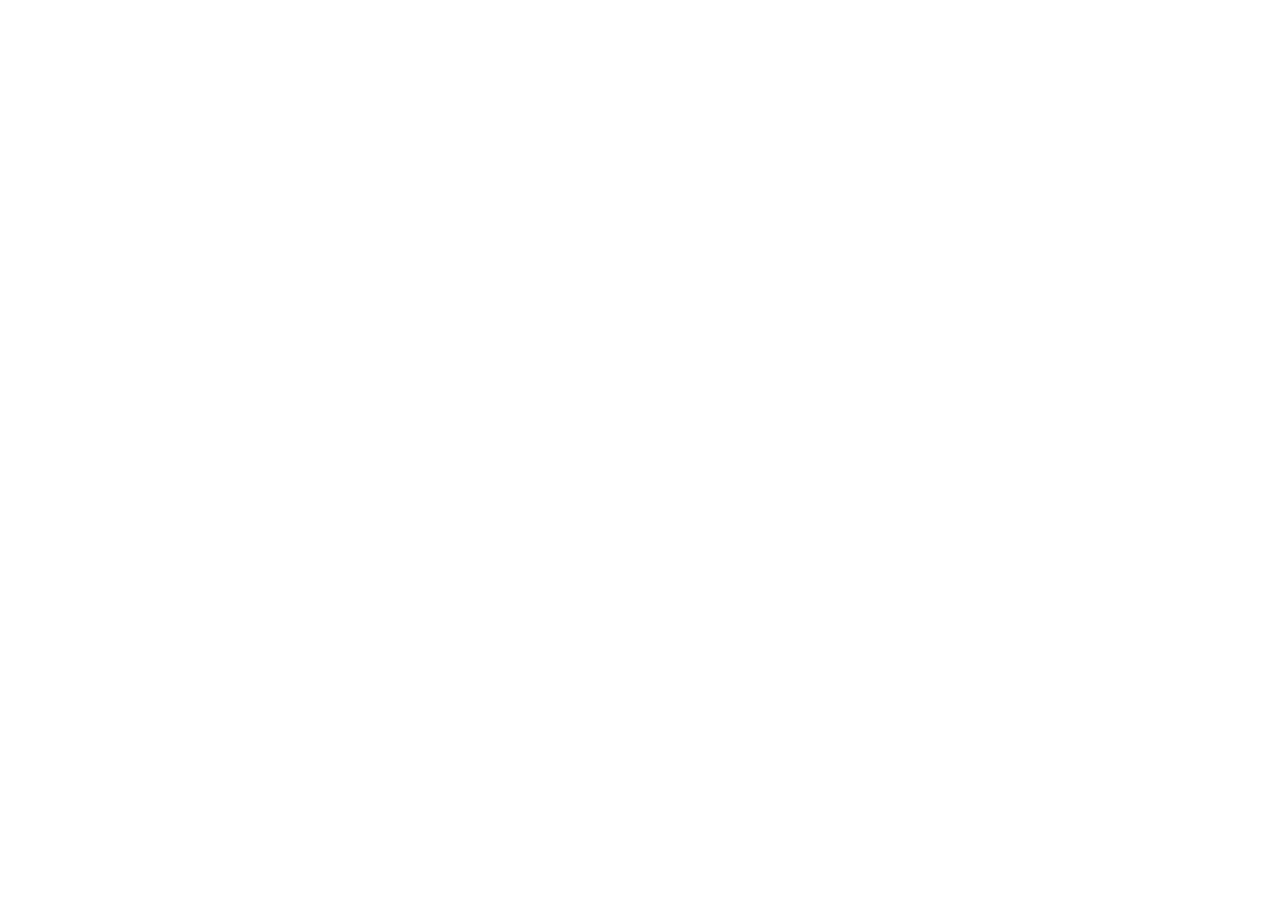
==== index.html @ 7a886e1e "criação dos arquivos principais" ====
<!DOCTYPE html>
<html lang="pt-BR">
<head>
    <meta charset="UTF-8">
    <meta name="viewport" content="width=device-width, initial-scale=1.0">
    <title>Loja | Stim</title>
    <link rel="stylesheet" href="style.css">
    <link rel="stylesheet" href="index.css">
</head>
<body>

</body>
</html>
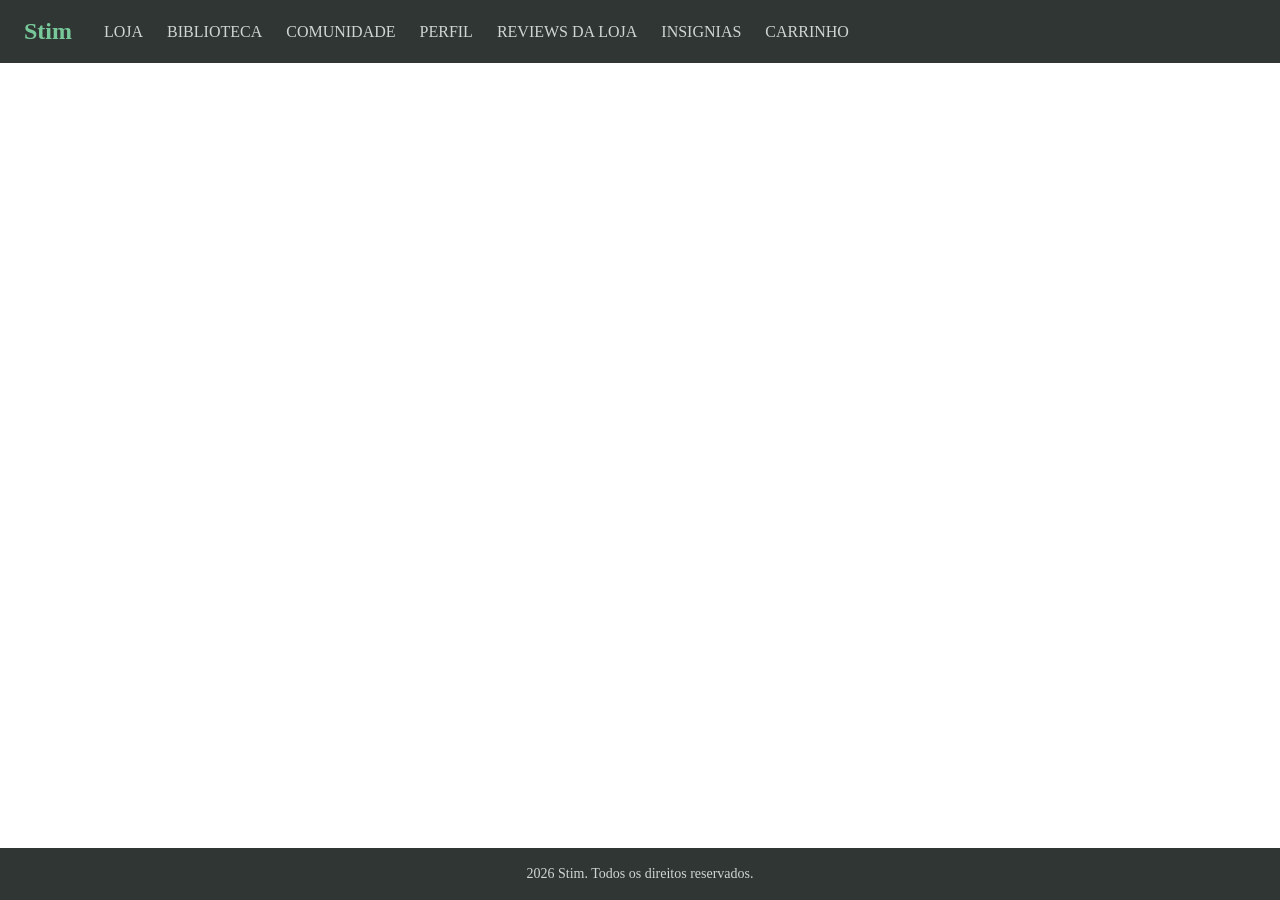
==== commit 45e6eadd: "adição de header e rodape padrao para todo site" ====
--- a/index.html
+++ b/index.html
@@ -9,5 +9,20 @@
 </head>
 <body>
 
+    <header>
+        <h2>Stim</h2>
+        <a href="index.html">LOJA</a>
+        <a href="biblioteca.html">BIBLIOTECA</a>
+        <a href="comunidade.html">COMUNIDADE</a>
+        <a href="perfil.html">PERFIL</a>
+        <a href="reviews.html">REVIEWS DA LOJA</a>
+        <a href="insignias.html">INSIGNIAS</a>
+        <a href="carrinho.html">CARRINHO</a>
+    </header>
+    
+    <footer>
+        <p>2026 Stim. Todos os direitos reservados.</p>
+    </footer>
+    
 </body>
-</html>
+</html>
--- a/style.css
+++ b/style.css
@@ -0,0 +1,43 @@
+* {
+    margin: 0;
+    padding: 0;
+    box-sizing: border-box;
+}
+
+header {
+    display: flex;
+    align-items: center;
+    
+    flex-wrap: wrap;
+    gap: 16px 24px;
+    background-color: #303633;
+    padding: 18px 24px;
+}
+header h2 {
+    color: #78c99a;
+    margin-right: 8px;
+}
+header a {
+    color: #d0d6d2;
+    text-decoration: none;
+}
+
+header a:hover {
+    color: #78c99a;
+}
+
+body {
+    min-height: 100vh;
+    display: flex;
+    flex-direction: column;
+}
+
+footer {
+    margin-top: auto;
+    padding: 18px 24px;
+    background-color: #303633;
+    color: #d0d6d2;
+    text-align: center;
+    font-size: 14px;
+}
+
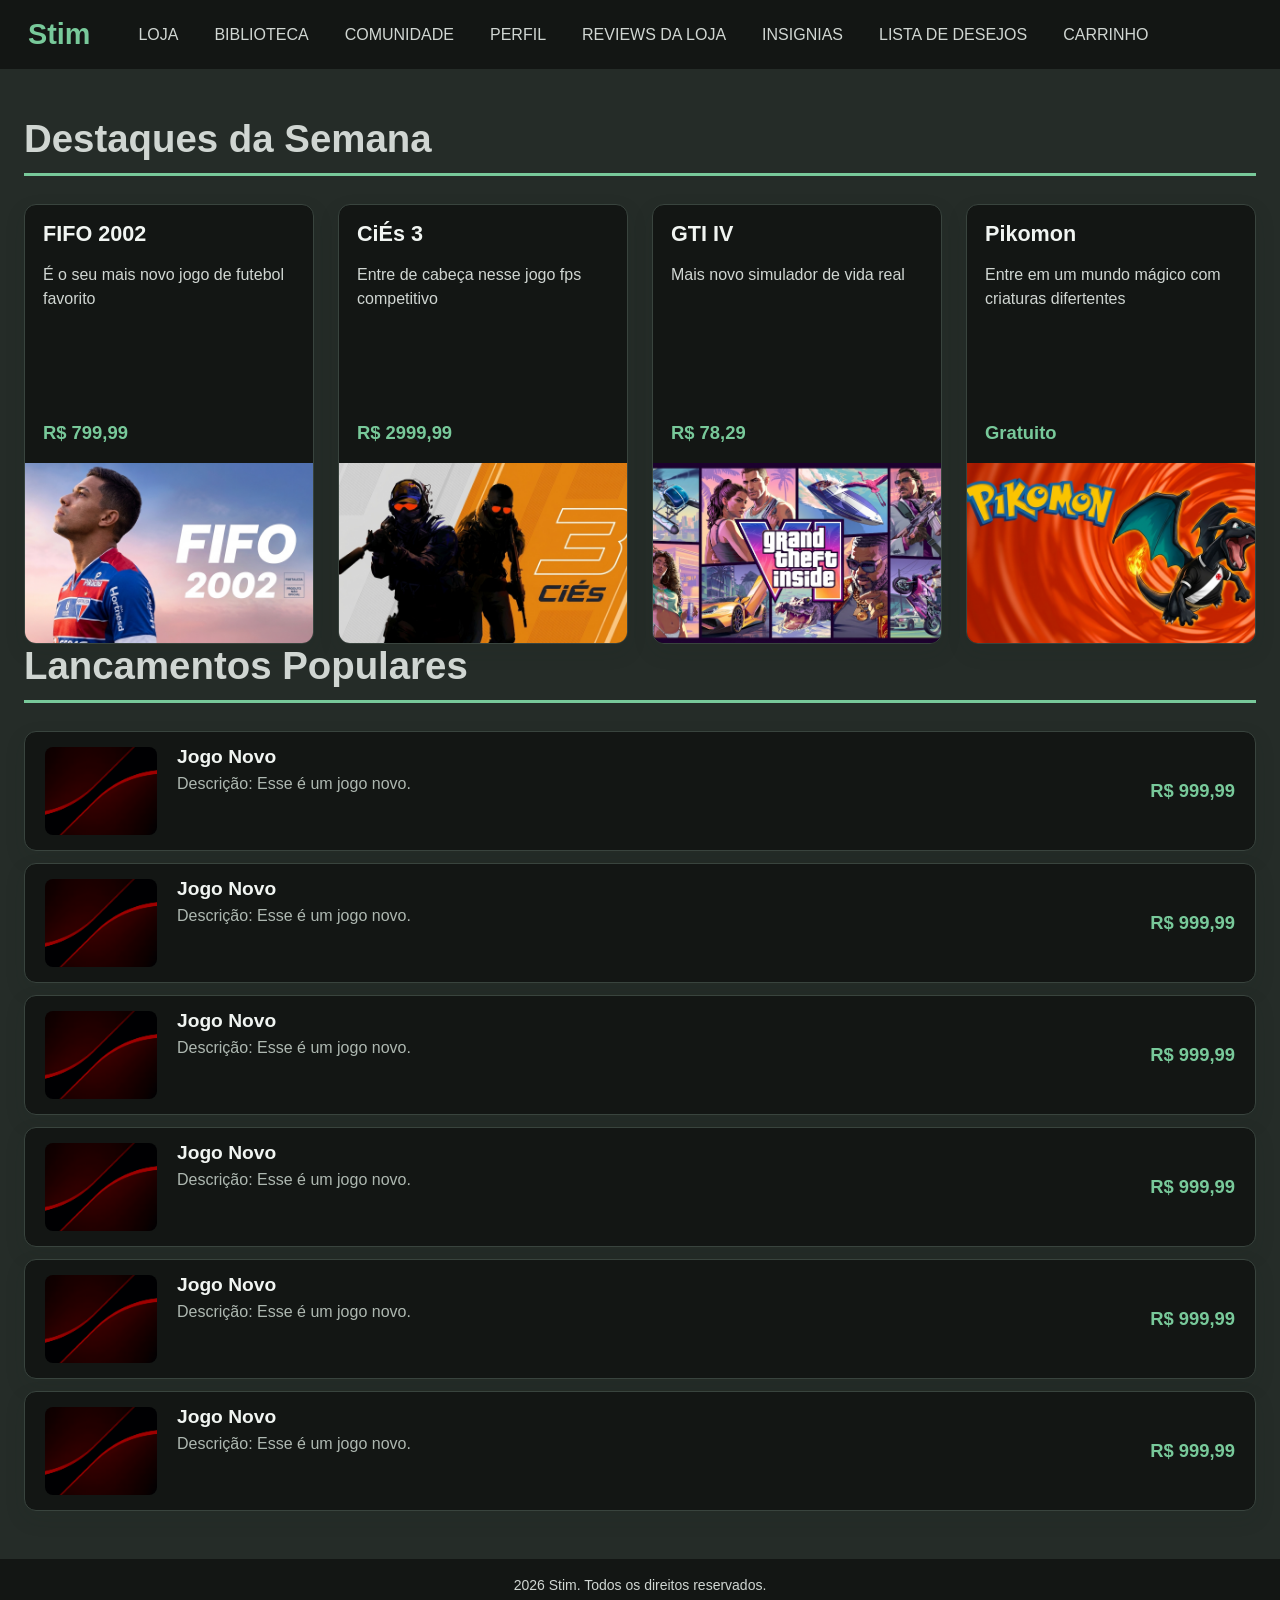
==== commit 42cee886: "adição te toda a parte da loja, e criacao da aba de lista de desejos" ====
--- a/index.html
+++ b/index.html
@@ -6,22 +6,110 @@
     <title>Loja | Stim</title>
     <link rel="stylesheet" href="style.css">
     <link rel="stylesheet" href="index.css">
+    
 </head>
 <body>
 
-    <header>
-        <h2>Stim</h2>
-        <a href="index.html">LOJA</a>
-        <a href="biblioteca.html">BIBLIOTECA</a>
-        <a href="comunidade.html">COMUNIDADE</a>
-        <a href="perfil.html">PERFIL</a>
-        <a href="reviews.html">REVIEWS DA LOJA</a>
-        <a href="insignias.html">INSIGNIAS</a>
-        <a href="carrinho.html">CARRINHO</a>
-    </header>
+  <header>
+    <h2>Stim</h2>
+    <a href="index.html">LOJA</a>
+    <a href="biblioteca.html">BIBLIOTECA</a>
+    <a href="comunidade.html">COMUNIDADE</a>
+    <a href="perfil.html">PERFIL</a>
+    <a href="reviews.html">REVIEWS DA LOJA</a>
+    <a href="insignias.html">INSIGNIAS</a>
+    <a href="desejos.html">LISTA DE DESEJOS</a>
+    <a href="carrinho.html">CARRINHO</a>
+  </header>
+
+<main>
+
+  <section>
+    <h2>Destaques da Semana</h2>
+    <div class="destaques">
+      <div>
+        <h3>FIFO 2002</h3>
+        <p>É o seu mais novo jogo de futebol favorito</p>
+        <p>R$ 799,99</p>
+        <img src="img/FIFO2002.jpg" alt="FIFO2002">
+      </div>
+
+      <div>
+        <h3>CiÉs 3</h3>
+        <p>Entre de cabeça nesse jogo fps competitivo</p>
+        <p>R$ 2999,99</p>
+        <img src="img/CiÉs3.jpg" alt="CiÉs3">
+      </div>
+
+      <div>
+        <h3>GTI IV</h3>
+        <p>Mais novo simulador de vida real</p>
+        <p>R$ 78,29</p>
+        <img src="img/gti6.jpg" alt="GTISIX">
+      </div>
+
+      <div>
+        <h3>Pikomon</h3>
+        <p>Entre em um mundo mágico com criaturas difertentes</p>
+        <p>Gratuito</p>
+        <img src="img/pikomon.jpg" alt="Pikomon">
+      </div>
+    </div>
+
+  </section>
+
+  <section>
+    <h2>Lancamentos Populares</h2>
+    <div class="populares">
+      <div>
+        <img src="img/teste.png" alt="teste">
+        <h4>Jogo Novo</h4>
+        <p>Descrição: Esse é um jogo novo.</p>
+        <h3>R$ 999,99</h3>
+      </div>
+
+      <div>
+        <img src="img/teste.png" alt="teste">
+        <h4>Jogo Novo</h4>
+        <p>Descrição: Esse é um jogo novo.</p>
+        <h3>R$ 999,99</h3>
+      </div>
+
+      <div>
+        <img src="img/teste.png" alt="teste">
+        <h4>Jogo Novo</h4>
+        <p>Descrição: Esse é um jogo novo.</p>
+        <h3>R$ 999,99</h3>
+      </div>
+
+      <div>
+        <img src="img/teste.png" alt="teste">
+        <h4>Jogo Novo</h4>
+        <p>Descrição: Esse é um jogo novo.</p>
+        <h3>R$ 999,99</h3>
+      </div>
+
+      <div>
+        <img src="img/teste.png" alt="teste">
+        <h4>Jogo Novo</h4>
+        <p>Descrição: Esse é um jogo novo.</p>
+        <h3>R$ 999,99</h3>
+      </div>
+
+      <div>
+        <img src="img/teste.png" alt="teste">
+        <h4>Jogo Novo</h4>
+        <p>Descrição: Esse é um jogo novo.</p>
+        <h3>R$ 999,99</h3>
+      </div>
+
+    </div>
+  </section>
+
+</main>
     
     <footer>
-        <p>2026 Stim. Todos os direitos reservados.</p>
+      <p>2026 Stim. Todos os direitos reservados.</p>
     </footer>
     
 </body>
--- a/style.css
+++ b/style.css
@@ -1,22 +1,32 @@
-* {
+﻿* {
     margin: 0;
     padding: 0;
     box-sizing: border-box;
+    font-family: "Segoe UI", Arial, Helvetica, sans-serif;
+}
+
+body {
+    min-height: 100vh;
+    display: flex;
+    flex-direction: column;
+    background-color: #252c28;
 }
 
 header {
     display: flex;
     align-items: center;
-    
     flex-wrap: wrap;
-    gap: 16px 24px;
-    background-color: #303633;
-    padding: 18px 24px;
+    gap: 18px 36px;
+    background-color: #131614;
+    padding: 18px 28px;
 }
+
 header h2 {
     color: #78c99a;
-    margin-right: 8px;
+    font-size: 1.8rem;
+    margin-right: 12px;
 }
+
 header a {
     color: #d0d6d2;
     text-decoration: none;
@@ -26,18 +36,11 @@
     color: #78c99a;
 }
 
-body {
-    min-height: 100vh;
-    display: flex;
-    flex-direction: column;
-}
-
 footer {
     margin-top: auto;
     padding: 18px 24px;
-    background-color: #303633;
+    background-color: #131614;
     color: #d0d6d2;
     text-align: center;
     font-size: 14px;
 }
-
--- a/index.css
+++ b/index.css
@@ -0,0 +1,175 @@
+﻿main {
+    width: min(1400px, calc(100% - 48px));
+    margin: 48px auto;
+}
+
+main section > h2 {
+    margin: 0 0 28px;
+    padding: 0 0 12px;
+    color: #d0d6d2;
+    font-size: clamp(1.8rem, 3vw, 2.5rem);
+    border-bottom: 3px solid #78c99a;
+}
+
+.destaques {
+    display: grid;
+    grid-template-columns: repeat(4, minmax(0, 1fr));
+    gap: 24px;
+}
+
+.destaques > div {
+    display: flex;
+    flex-direction: column;
+    min-height: 440px;
+    overflow: hidden;
+    background: #131614;
+    border: 1px solid #39443e;
+    border-radius: 12px;
+    color: #d0d6d2;
+    box-shadow: 0 8px 20px rgb(30 45 36 / 14%);
+    transition: transform 160ms ease, border-color 160ms ease, box-shadow 160ms ease;
+}
+
+.destaques > div:hover {
+    transform: translateY(-5px);
+    border-color: #78c99a;
+    box-shadow: 0 14px 28px rgb(30 45 36 / 22%);
+}
+
+.destaques h3,
+.destaques p {
+    margin: 16px 18px 0;
+}
+
+.destaques h3 {
+    color: #f1f5f2;
+    font-size: 1.35rem;
+}
+
+.destaques p {
+    font-size: 1rem;
+    line-height: 1.5;
+}
+
+.destaques p:nth-of-type(2) {
+    margin-top: auto;
+    padding-top: 20px;
+    color: #78c99a;
+    font-size: 1.15rem;
+    font-weight: 700;
+}
+
+.destaques img {
+    display: block;
+    width: 100%;
+    aspect-ratio: 16 / 10;
+    object-fit: cover;
+    margin-top: 16px;
+}
+
+.populares {
+    display: flex;
+    flex-direction: column;
+    gap: 12px;
+}
+
+.populares > div {
+    display: grid;
+    grid-template-columns: 112px minmax(0, 1fr) auto;
+    grid-template-rows: auto 1fr;
+    grid-template-areas:
+        "imagem nome preco"
+        "imagem descricao preco";
+    align-items: center;
+    column-gap: 20px;
+    min-height: 120px;
+    padding: 14px 20px;
+    color: #d0d6d2;
+    background: #131614;
+    border: 1px solid #39443e;
+    border-radius: 12px;
+    box-shadow: 0 8px 20px rgb(30 45 36 / 14%);
+    transition: border-color 160ms ease, box-shadow 160ms ease;
+}
+
+.populares > div:hover {
+    border-color: #78c99a;
+    box-shadow: 0 10px 24px rgb(30 45 36 / 22%);
+}
+
+.populares img {
+    grid-area: imagem;
+    display: block;
+    width: 112px;
+    height: 88px;
+    object-fit: cover;
+    border-radius: 8px;
+}
+
+.populares h4 {
+    grid-area: nome;
+    align-self: end;
+    margin: 0 0 4px;
+    color: #f1f5f2;
+    font-size: 1.2rem;
+}
+
+.populares p {
+    grid-area: descricao;
+    align-self: start;
+    margin: 0;
+    color: #aeb8b1;
+    line-height: 1.45;
+}
+
+.populares h3 {
+    grid-area: preco;
+    margin: 0;
+    color: #78c99a;
+    font-size: 1.15rem;
+    white-space: nowrap;
+}
+
+@media (max-width: 1000px) {
+    .destaques {
+        grid-template-columns: repeat(2, minmax(0, 1fr));
+    }
+}
+
+@media (max-width: 520px) {
+    main {
+        width: min(100% - 32px, 420px);
+        margin: 32px auto;
+    }
+
+    .destaques {
+        grid-template-columns: 1fr;
+    }
+
+    .populares > div {
+        grid-template-columns: 76px minmax(0, 1fr);
+        grid-template-rows: auto auto auto;
+        grid-template-areas:
+            "imagem nome"
+            "imagem descricao"
+            "preco preco";
+        gap: 6px 12px;
+        padding: 12px;
+    }
+
+    .populares img {
+        width: 76px;
+        height: 76px;
+        grid-row: 1 / 3;
+    }
+
+    .populares h4 {
+        align-self: end;
+        font-size: 1.05rem;
+    }
+
+    .populares h3 {
+        justify-self: end;
+        padding-top: 4px;
+    }
+}
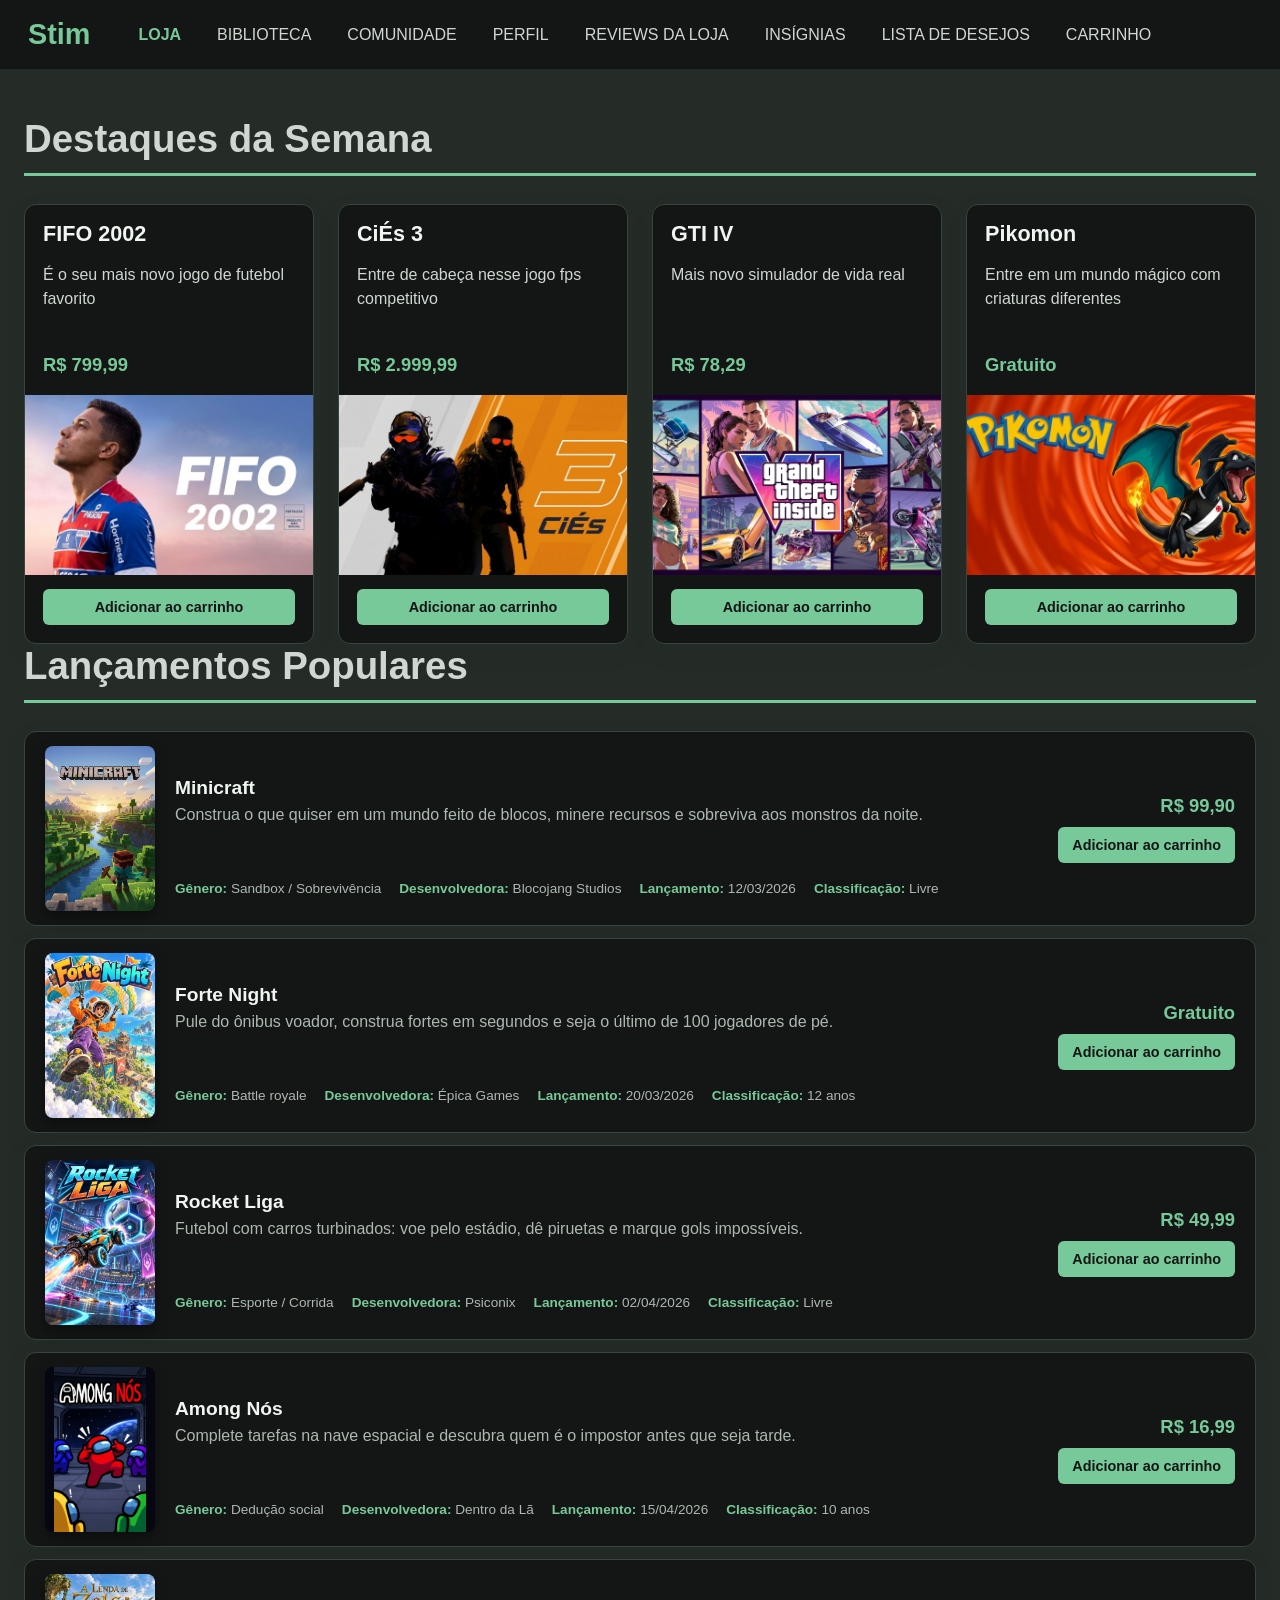
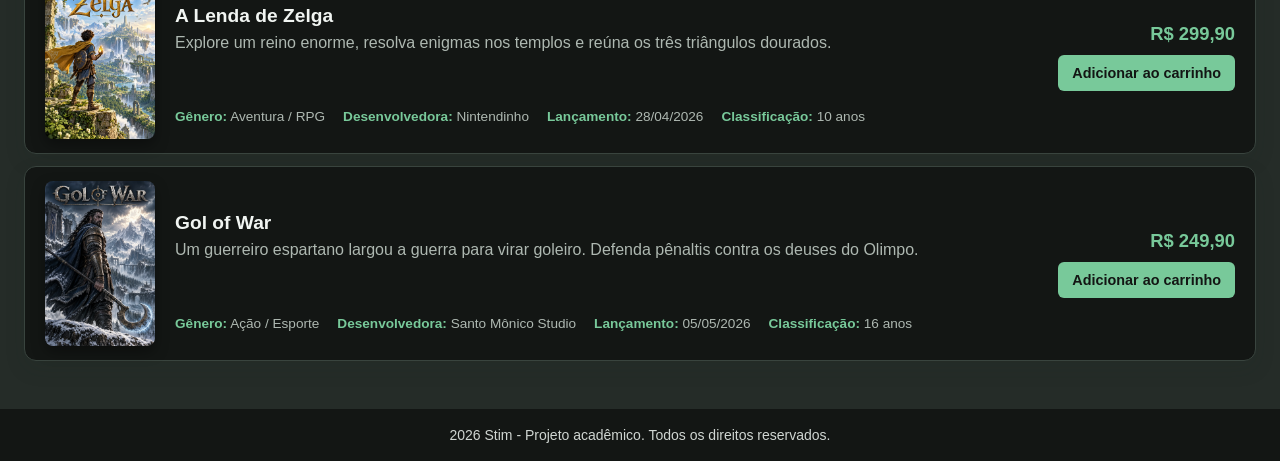
==== commit ce568894: "fiz um bem bolado aqui, automatizei o carrinho pras compra entrar la e conseguir excluir tambem, adi" ====
--- a/index.html
+++ b/index.html
@@ -11,15 +11,17 @@
 <body>
 
   <header>
-    <h2>Stim</h2>
-    <a href="index.html">LOJA</a>
-    <a href="biblioteca.html">BIBLIOTECA</a>
-    <a href="comunidade.html">COMUNIDADE</a>
-    <a href="perfil.html">PERFIL</a>
-    <a href="reviews.html">REVIEWS DA LOJA</a>
-    <a href="insignias.html">INSIGNIAS</a>
-    <a href="desejos.html">LISTA DE DESEJOS</a>
-    <a href="carrinho.html">CARRINHO</a>
+      <a href="index.html" class="logo"><h2>Stim</h2></a>
+      <nav>
+          <a href="index.html" aria-current="page">LOJA</a>
+          <a href="biblioteca.html">BIBLIOTECA   </a>
+          <a href="comunidade.html">COMUNIDADE   </a>
+          <a href="perfil.html">PERFIL    </a>
+          <a href="reviews.html">REVIEWS DA LOJA    </a>
+          <a href="insignias.html">INSÍGNIAS    </a>
+          <a href="desejos.html">LISTA DE DESEJOS    </a>
+          <a href="carrinho.html">CARRINHO    </a>
+      </nav>
   </header>
 
 <main>
@@ -31,76 +33,134 @@
         <h3>FIFO 2002</h3>
         <p>É o seu mais novo jogo de futebol favorito</p>
         <p>R$ 799,99</p>
-        <img src="img/FIFO2002.jpg" alt="FIFO2002">
+        <img src="img/FIFO2002.jpg" alt="Capa do jogo FIFO 2002">
+        <button type="button" class="btn-carrinho" data-add-carrinho data-nome="FIFO 2002" data-genero="Futebol" data-preco="799.99" data-imagem="img/FIFO2002.jpg">Adicionar ao carrinho</button>
       </div>
 
       <div>
         <h3>CiÉs 3</h3>
         <p>Entre de cabeça nesse jogo fps competitivo</p>
-        <p>R$ 2999,99</p>
-        <img src="img/CiÉs3.jpg" alt="CiÉs3">
+        <p>R$ 2.999,99</p>
+        <img src="img/CiÉs3.jpg" alt="Capa do jogo CiÉs 3">
+        <button type="button" class="btn-carrinho" data-add-carrinho data-nome="CiÉs 3" data-genero="Ação / FPS" data-preco="2999.99" data-imagem="img/CiÉs3.jpg">Adicionar ao carrinho</button>
       </div>
 
       <div>
         <h3>GTI IV</h3>
         <p>Mais novo simulador de vida real</p>
         <p>R$ 78,29</p>
-        <img src="img/gti6.jpg" alt="GTISIX">
+        <img src="img/gti6.jpg" alt="Capa do jogo GTI IV">
+        <button type="button" class="btn-carrinho" data-add-carrinho data-nome="GTI IV" data-genero="Mundo aberto" data-preco="78.29" data-imagem="img/gti6.jpg">Adicionar ao carrinho</button>
       </div>
 
       <div>
         <h3>Pikomon</h3>
-        <p>Entre em um mundo mágico com criaturas difertentes</p>
+        <p>Entre em um mundo mágico com criaturas diferentes</p>
         <p>Gratuito</p>
-        <img src="img/pikomon.jpg" alt="Pikomon">
+        <img src="img/pikomon.jpg" alt="Capa do jogo Pikomon">
+        <button type="button" class="btn-carrinho" data-add-carrinho data-nome="Pikomon" data-genero="Aventura" data-preco="0" data-imagem="img/pikomon.jpg">Adicionar ao carrinho</button>
       </div>
     </div>
 
   </section>
 
   <section>
-    <h2>Lancamentos Populares</h2>
+    <h2>Lançamentos Populares</h2>
     <div class="populares">
       <div>
-        <img src="img/teste.png" alt="teste">
-        <h4>Jogo Novo</h4>
-        <p>Descrição: Esse é um jogo novo.</p>
-        <h3>R$ 999,99</h3>
+        <img src="img/minicraft.webp" alt="Capa do jogo Minicraft">
+        <h4>Minicraft</h4>
+        <p>Construa o que quiser em um mundo feito de blocos, minere recursos e sobreviva aos monstros da noite.</p>
+        <ul class="info-jogo">
+          <li><strong>Gênero:</strong> Sandbox / Sobrevivência</li>
+          <li><strong>Desenvolvedora:</strong> Blocojang Studios</li>
+          <li><strong>Lançamento:</strong> 12/03/2026</li>
+          <li><strong>Classificação:</strong> Livre</li>
+        </ul>
+        <div class="compra">
+          <h3>R$ 99,90</h3>
+          <button type="button" class="btn-carrinho" data-add-carrinho data-nome="Minicraft" data-genero="Sandbox / Sobrevivência" data-preco="99.90" data-imagem="img/minicraft.webp">Adicionar ao carrinho</button>
+        </div>
       </div>
 
       <div>
-        <img src="img/teste.png" alt="teste">
-        <h4>Jogo Novo</h4>
-        <p>Descrição: Esse é um jogo novo.</p>
-        <h3>R$ 999,99</h3>
+        <img src="img/forte-night.webp" alt="Capa do jogo Forte Night">
+        <h4>Forte Night</h4>
+        <p>Pule do ônibus voador, construa fortes em segundos e seja o último de 100 jogadores de pé.</p>
+        <ul class="info-jogo">
+          <li><strong>Gênero:</strong> Battle royale</li>
+          <li><strong>Desenvolvedora:</strong> Épica Games</li>
+          <li><strong>Lançamento:</strong> 20/03/2026</li>
+          <li><strong>Classificação:</strong> 12 anos</li>
+        </ul>
+        <div class="compra">
+          <h3>Gratuito</h3>
+          <button type="button" class="btn-carrinho" data-add-carrinho data-nome="Forte Night" data-genero="Battle royale" data-preco="0" data-imagem="img/forte-night.webp">Adicionar ao carrinho</button>
+        </div>
       </div>
 
       <div>
-        <img src="img/teste.png" alt="teste">
-        <h4>Jogo Novo</h4>
-        <p>Descrição: Esse é um jogo novo.</p>
-        <h3>R$ 999,99</h3>
+        <img src="img/rocket-liga.webp" alt="Capa do jogo Rocket Liga">
+        <h4>Rocket Liga</h4>
+        <p>Futebol com carros turbinados: voe pelo estádio, dê piruetas e marque gols impossíveis.</p>
+        <ul class="info-jogo">
+          <li><strong>Gênero:</strong> Esporte / Corrida</li>
+          <li><strong>Desenvolvedora:</strong> Psiconix</li>
+          <li><strong>Lançamento:</strong> 02/04/2026</li>
+          <li><strong>Classificação:</strong> Livre</li>
+        </ul>
+        <div class="compra">
+          <h3>R$ 49,99</h3>
+          <button type="button" class="btn-carrinho" data-add-carrinho data-nome="Rocket Liga" data-genero="Esporte / Corrida" data-preco="49.99" data-imagem="img/rocket-liga.webp">Adicionar ao carrinho</button>
+        </div>
       </div>
 
       <div>
-        <img src="img/teste.png" alt="teste">
-        <h4>Jogo Novo</h4>
-        <p>Descrição: Esse é um jogo novo.</p>
-        <h3>R$ 999,99</h3>
+        <img src="img/among-nos.png" alt="Capa do jogo Among Nós" class="capa-paisagem">
+        <h4>Among Nós</h4>
+        <p>Complete tarefas na nave espacial e descubra quem é o impostor antes que seja tarde.</p>
+        <ul class="info-jogo">
+          <li><strong>Gênero:</strong> Dedução social</li>
+          <li><strong>Desenvolvedora:</strong> Dentro da Lã</li>
+          <li><strong>Lançamento:</strong> 15/04/2026</li>
+          <li><strong>Classificação:</strong> 10 anos</li>
+        </ul>
+        <div class="compra">
+          <h3>R$ 16,99</h3>
+          <button type="button" class="btn-carrinho" data-add-carrinho data-nome="Among Nós" data-genero="Dedução social" data-preco="16.99" data-imagem="img/among-nos.svg">Adicionar ao carrinho</button>
+        </div>
       </div>
 
       <div>
-        <img src="img/teste.png" alt="teste">
-        <h4>Jogo Novo</h4>
-        <p>Descrição: Esse é um jogo novo.</p>
-        <h3>R$ 999,99</h3>
+        <img src="img/lenda-de-zelga.webp" alt="Capa do jogo A Lenda de Zelga">
+        <h4>A Lenda de Zelga</h4>
+        <p>Explore um reino enorme, resolva enigmas nos templos e reúna os três triângulos dourados.</p>
+        <ul class="info-jogo">
+          <li><strong>Gênero:</strong> Aventura / RPG</li>
+          <li><strong>Desenvolvedora:</strong> Nintendinho</li>
+          <li><strong>Lançamento:</strong> 28/04/2026</li>
+          <li><strong>Classificação:</strong> 10 anos</li>
+        </ul>
+        <div class="compra">
+          <h3>R$ 299,90</h3>
+          <button type="button" class="btn-carrinho" data-add-carrinho data-nome="A Lenda de Zelga" data-genero="Aventura / RPG" data-preco="299.90" data-imagem="img/lenda-de-zelga.webp">Adicionar ao carrinho</button>
+        </div>
       </div>
 
       <div>
-        <img src="img/teste.png" alt="teste">
-        <h4>Jogo Novo</h4>
-        <p>Descrição: Esse é um jogo novo.</p>
-        <h3>R$ 999,99</h3>
+        <img src="img/gol-of-war.webp" alt="Capa do jogo Gol of War">
+        <h4>Gol of War</h4>
+        <p>Um guerreiro espartano largou a guerra para virar goleiro. Defenda pênaltis contra os deuses do Olimpo.</p>
+        <ul class="info-jogo">
+          <li><strong>Gênero:</strong> Ação / Esporte</li>
+          <li><strong>Desenvolvedora:</strong> Santo Mônico Studio</li>
+          <li><strong>Lançamento:</strong> 05/05/2026</li>
+          <li><strong>Classificação:</strong> 16 anos</li>
+        </ul>
+        <div class="compra">
+          <h3>R$ 249,90</h3>
+          <button type="button" class="btn-carrinho" data-add-carrinho data-nome="Gol of War" data-genero="Ação / Esporte" data-preco="249.90" data-imagem="img/gol-of-war.webp">Adicionar ao carrinho</button>
+        </div>
       </div>
 
     </div>
@@ -109,8 +169,10 @@
 </main>
     
     <footer>
-      <p>2026 Stim. Todos os direitos reservados.</p>
+        <p>2026 Stim - Projeto acadêmico. Todos os direitos reservados.</p>
     </footer>
+
+    <script src="carrinho.js"></script>
     
 </body>
-</html>+</html>
--- a/style.css
+++ b/style.css
@@ -27,9 +27,24 @@
     margin-right: 12px;
 }
 
+header .logo {
+    text-decoration: none;
+}
+
+header nav {
+    display: flex;
+    flex-wrap: wrap;
+    gap: 18px 36px;
+}
+
 header a {
     color: #d0d6d2;
     text-decoration: none;
+}
+
+header a[aria-current="page"] {
+    color: #78c99a;
+    font-weight: 600;
 }
 
 header a:hover {
@@ -44,3 +59,25 @@
     text-align: center;
     font-size: 14px;
 }
+
+.btn-carrinho {
+    padding: 10px 14px;
+    border: none;
+    border-radius: 6px;
+    background-color: #78c99a;
+    color: #131614;
+    font-size: 0.9rem;
+    font-weight: 700;
+    cursor: pointer;
+    transition: background-color 160ms ease;
+}
+
+.btn-carrinho:hover {
+    background-color: #92dbb0;
+}
+
+.btn-carrinho.adicionado {
+    background-color: #303a34;
+    color: #78c99a;
+    border: 1px solid #78c99a;
+}
--- a/index.css
+++ b/index.css
@@ -67,6 +67,18 @@
     margin-top: 16px;
 }
 
+.destaques .btn-carrinho {
+    margin: 14px 18px 18px;
+}
+
+.populares .compra {
+    grid-area: preco;
+    display: flex;
+    flex-direction: column;
+    align-items: flex-end;
+    gap: 10px;
+}
+
 .populares {
     display: flex;
     flex-direction: column;
@@ -75,11 +87,12 @@
 
 .populares > div {
     display: grid;
-    grid-template-columns: 112px minmax(0, 1fr) auto;
-    grid-template-rows: auto 1fr;
+    grid-template-columns: 110px minmax(0, 1fr) auto;
+    grid-template-rows: auto auto auto;
     grid-template-areas:
         "imagem nome preco"
-        "imagem descricao preco";
+        "imagem descricao preco"
+        "imagem info preco";
     align-items: center;
     column-gap: 20px;
     min-height: 120px;
@@ -100,10 +113,17 @@
 .populares img {
     grid-area: imagem;
     display: block;
-    width: 112px;
-    height: 88px;
+    width: 110px;
+    height: 165px;
     object-fit: cover;
+    object-position: center top;
     border-radius: 8px;
+    box-shadow: 0 6px 14px rgb(0 0 0 / 35%);
+}
+
+.populares img.capa-paisagem {
+    object-fit: contain;
+    background-color: #05060f;
 }
 
 .populares h4 {
@@ -122,6 +142,22 @@
     line-height: 1.45;
 }
 
+.populares .info-jogo {
+    grid-area: info;
+    display: flex;
+    flex-wrap: wrap;
+    gap: 4px 18px;
+    margin-top: 8px;
+    list-style: none;
+    color: #aeb8b1;
+    font-size: 0.85rem;
+}
+
+.populares .info-jogo strong {
+    color: #78c99a;
+    font-weight: 600;
+}
+
 .populares h3 {
     grid-area: preco;
     margin: 0;
@@ -147,20 +183,32 @@
     }
 
     .populares > div {
-        grid-template-columns: 76px minmax(0, 1fr);
-        grid-template-rows: auto auto auto;
+        grid-template-columns: minmax(0, 1fr);
+        grid-template-rows: auto;
         grid-template-areas:
-            "imagem nome"
-            "imagem descricao"
-            "preco preco";
+            "imagem"
+            "nome"
+            "descricao"
+            "info"
+            "preco";
         gap: 6px 12px;
         padding: 12px;
     }
 
+    .populares .info-jogo {
+        flex-direction: column;
+    }
+
     .populares img {
-        width: 76px;
-        height: 76px;
-        grid-row: 1 / 3;
+        width: 100%;
+        height: auto;
+        aspect-ratio: 2 / 3;
+        max-height: 420px;
+        margin-bottom: 6px;
+    }
+
+    .populares img.capa-paisagem {
+        aspect-ratio: 16 / 10;
     }
 
     .populares h4 {
@@ -172,4 +220,11 @@
         justify-self: end;
         padding-top: 4px;
     }
-}
+
+    .populares .compra {
+        flex-direction: row;
+        align-items: center;
+        justify-content: space-between;
+        margin-top: 6px;
+    }
+}
